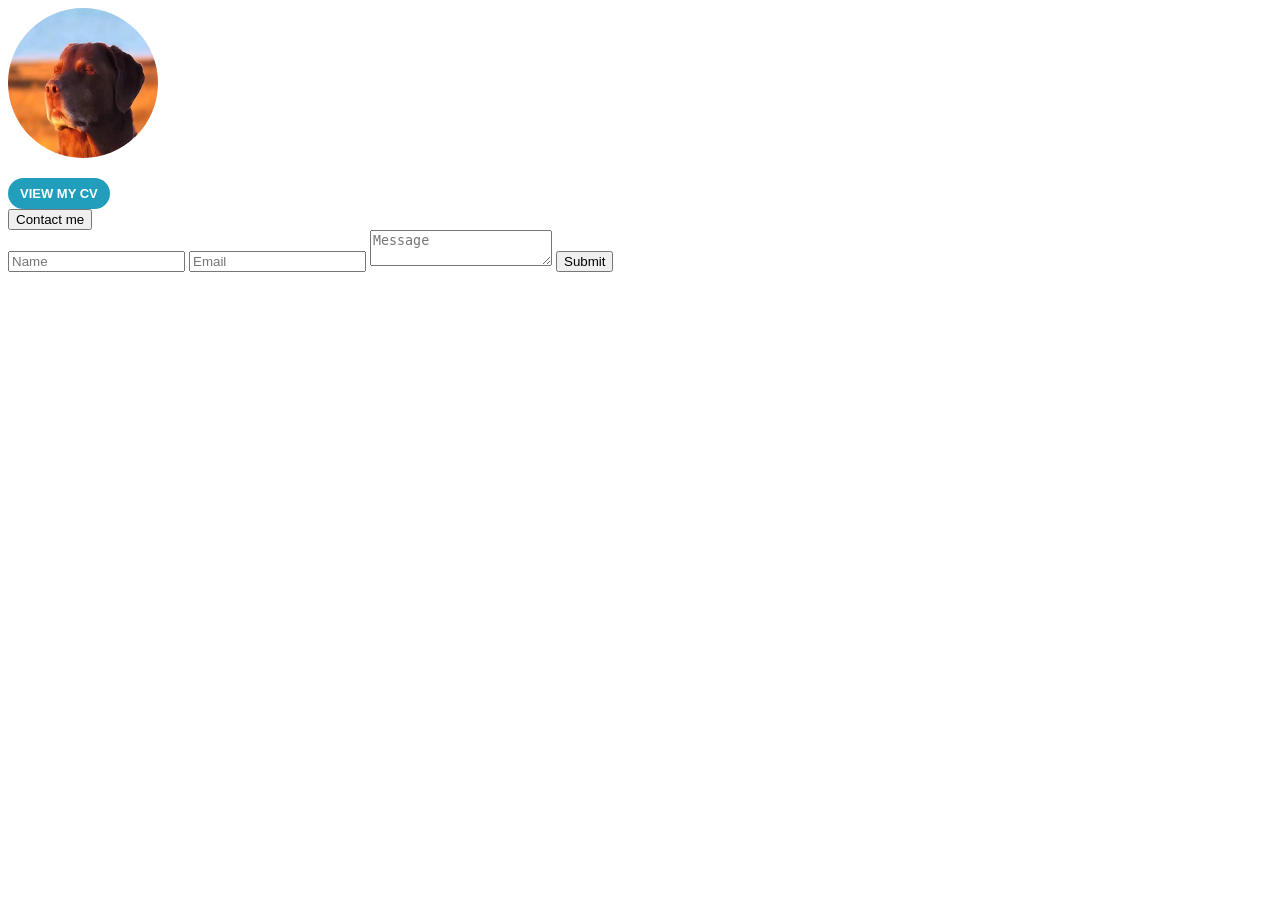
==== index.html @ 1d7b12b8 "backup before dual boot" ====
<!DOCTYPE html>
<html lang="en">
<head>
    <meta charset="UTF-8">
    <meta name="viewport" content="width=device-width, initial-scale=1.0">
    <title>Document</title>
    <link rel="stylesheet" href="style.css">
</head>
<body>
    <section>
        <div class="profile-img-container">
            <img class="profile-img" src="dog3.jpeg" width="150" height="150" alt="Image">
        </div>
        <button id="cv-btn">VIEW MY CV</button>
    </section>

    <!-- <section>
        <h1>About Me</h1>
        <p>Lorem ipsum dolor sit amet, consectetur adipiscing elit. Integer ante eros, luctus luctus lorem at, dapibus rutrum urna. Fusce at dui in dui dapibus vehicula. Vivamus magna mi, bibendum ut convallis vitae, porttitor in sem. Nam id cursus mi. Morbi id pellentesque risus. Phasellus sed ante ac leo rhoncus tempus et id tellus. Vestibulum tincidunt venenatis justo vel interdum. Ut quis condimentum elit. Integer semper, ante eget sodales ultrices, tortor urna faucibus massa, id mollis nunc ipsum et purus. Duis quis lacinia erat. Praesent condimentum non sem nec volutpat. Phasellus hendrerit neque eget mollis varius. In at odio sit amet nisi lobortis sollicitudin et at quam.</p>
    </section> -->

    <section>
        <div>
            <button id="contact-btn">Contact me</button>
        </div>
    </section>

    <section>
        <form>
            <input type="text" name="name" placeholder="Name">
            <input type="email" name="email" placeholder="Email">
            <textarea name="message" placeholder="Message"></textarea>
            <button type="submit">Submit</button>
        </form>
    </section>
</body>
</html>
---- style.css ----
#cv-btn {
    background-color: #219EBC;
    border:#219EBC;
    border-radius: 20px;
    padding: 8px 12px;
    color: white;
    font-size: 13px;
    font-weight: bold;
    cursor: pointer;
    font-family: Arial, sans-serif;
}

.profile-img-container {
    width: 150px;
    height: 150px;
    border: none;
    border-radius: 50%;
    object-fit: cover;
    margin-bottom: 20px;
}

.profile-img {
    width: 100%;
    height: 100%;
    border-radius: 50%;
    object-fit: outline;
}
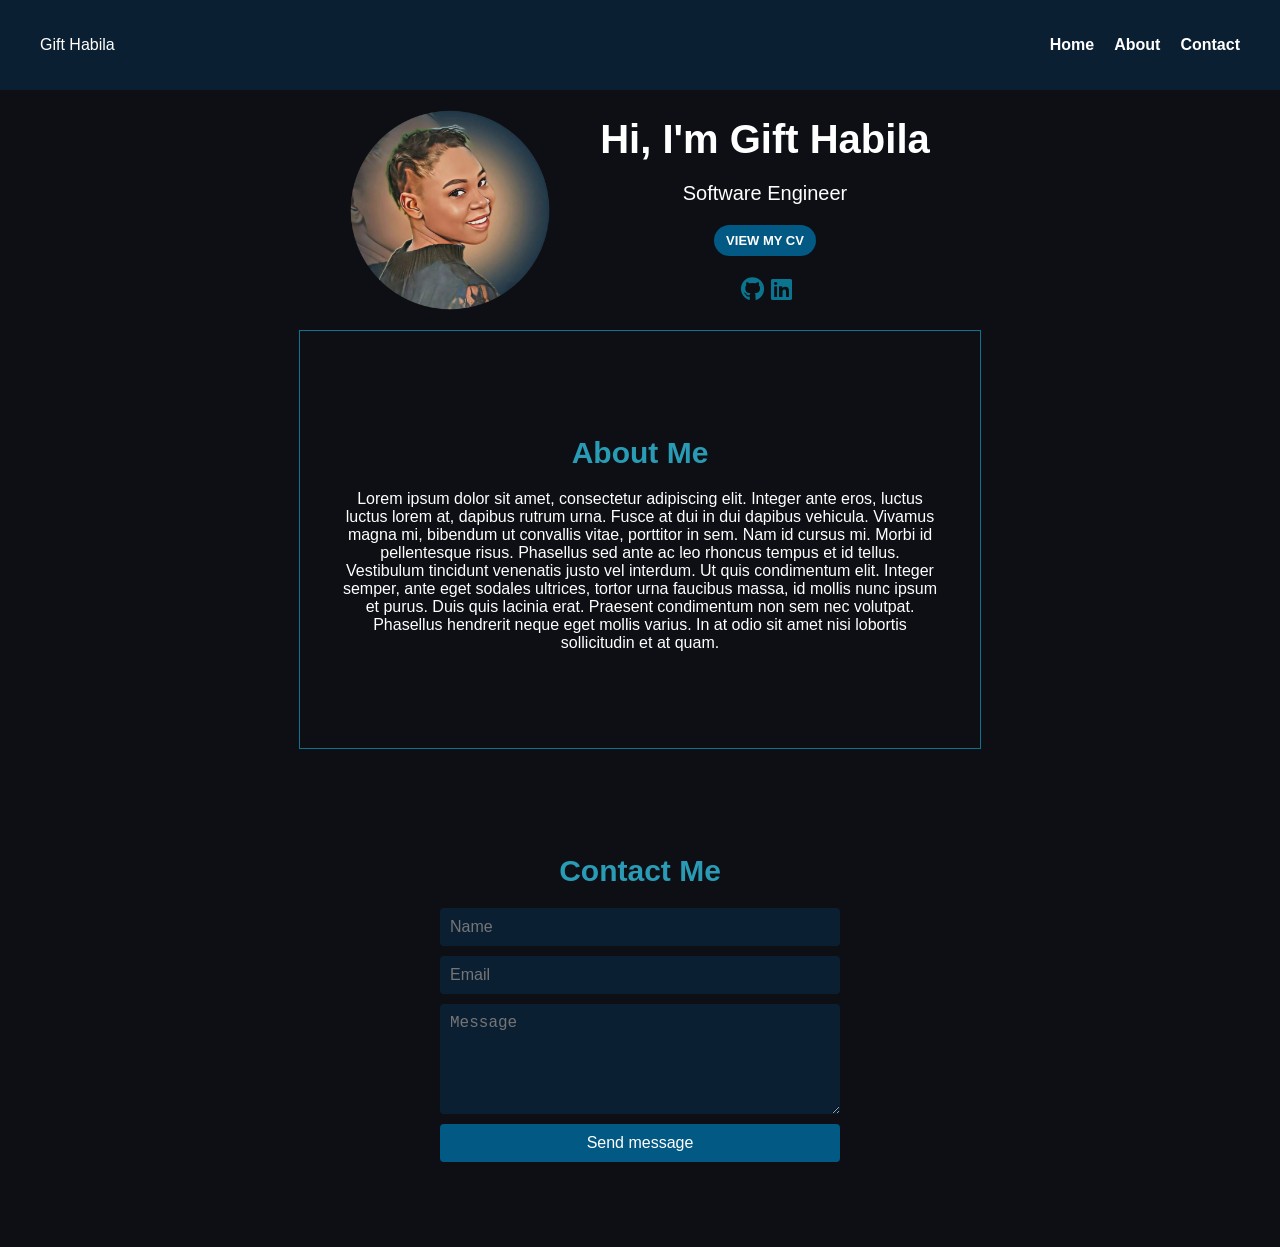
==== commit d5965efa: "Made some twicks, fixed cv button" ====
--- a/index.html
+++ b/index.html
@@ -3,35 +3,55 @@
 <head>
     <meta charset="UTF-8">
     <meta name="viewport" content="width=device-width, initial-scale=1.0">
-    <title>Document</title>
+    <title>My Portfolio</title>
     <link rel="stylesheet" href="style.css">
+    <link rel="stylesheet" href="https://cdnjs.cloudflare.com/ajax/libs/font-awesome/5.15.4/css/all.min.css">
 </head>
+
 <body>
-    <section>
+    <nav>
+        <div class="name">Gift Habila</div>
+        <ul class="nav-links">
+            <li><a href="#home">Home</a></li>
+            <li><a href="#about">About</a></li>
+            <li><a href="#contact">Contact</a></li>
+        </ul>
+    </nav>
+    
+    <header id="home">
         <div class="profile-img-container">
-            <img class="profile-img" src="dog3.jpeg" width="150" height="150" alt="Image">
+            <img class="profile-img" src="profile.jpg" width="150" height="150" alt="Image">
         </div>
-        <button id="cv-btn">VIEW MY CV</button>
+        <div class="header-content">
+            <h1>Hi, I'm Gift Habila</h1>
+            <p>Software Engineer</p>
+            <button id="cv-btn">VIEW MY CV</button>
+            <div class="social-icons">
+                <a href="https://github.com/skipperhk" target="_blank"><i class="fab fa-github"></i></a>
+                <a href="https://www.linkedin.com/in/gift-habila-97b1a9350" target="_blank"><i class="fab fa-linkedin"></i></a>
+            </div>
+        </div>
+    </header>
+
+    <section class="about">
+        <h2>About Me</h2>
+        <p>Lorem ipsum dolor sit amet, consectetur adipiscing elit. Integer ante eros, luctus luctus lorem at, dapibus rutrum urna. Fusce at dui in dui dapibus vehicula. Vivamus magna mi, bibendum ut convallis vitae, porttitor in sem. Nam id cursus mi. Morbi id pellentesque risus. Phasellus sed ante ac leo rhoncus tempus et id tellus. Vestibulum tincidunt venenatis justo vel interdum. Ut quis condimentum elit. Integer semper, ante eget sodales ultrices, tortor urna faucibus massa, id mollis nunc ipsum et purus. Duis quis lacinia erat. Praesent condimentum non sem nec volutpat. Phasellus hendrerit neque eget mollis varius. In at odio sit amet nisi lobortis sollicitudin et at quam.
+        <!-- I'm a Software Engineering student who loves building things from scratch,
+        from web apps to productivity tools. When I'm not coding or debugging, 
+        I'm creating Notion templates and sharing dev content online. 
+        Always learning, always shipping. -->
+        </p>
     </section>
 
-    <!-- <section>
-        <h1>About Me</h1>
-        <p>Lorem ipsum dolor sit amet, consectetur adipiscing elit. Integer ante eros, luctus luctus lorem at, dapibus rutrum urna. Fusce at dui in dui dapibus vehicula. Vivamus magna mi, bibendum ut convallis vitae, porttitor in sem. Nam id cursus mi. Morbi id pellentesque risus. Phasellus sed ante ac leo rhoncus tempus et id tellus. Vestibulum tincidunt venenatis justo vel interdum. Ut quis condimentum elit. Integer semper, ante eget sodales ultrices, tortor urna faucibus massa, id mollis nunc ipsum et purus. Duis quis lacinia erat. Praesent condimentum non sem nec volutpat. Phasellus hendrerit neque eget mollis varius. In at odio sit amet nisi lobortis sollicitudin et at quam.</p>
-    </section> -->
-
-    <section>
-        <div>
-            <button id="contact-btn">Contact me</button>
-        </div>
-    </section>
-
-    <section>
-        <form>
-            <input type="text" name="name" placeholder="Name">
-            <input type="email" name="email" placeholder="Email">
-            <textarea name="message" placeholder="Message"></textarea>
-            <button type="submit">Submit</button>
+    <section class="contact">
+        <h2>Contact Me</h2>
+        <form class="form">
+            <input type="text" placeholder="Name">
+            <input type="email" placeholder="Email">
+            <textarea placeholder="Message" rows="5"></textarea>
+            <button type="submit">Send message</button>
         </form>
     </section>
+    <script src="index.js"></script>
 </body>
 </html>
--- a/style.css
+++ b/style.css
@@ -1,27 +1,147 @@
-#cv-btn {
-    background-color: #219EBC;
-    border:#219EBC;
-    border-radius: 20px;
-    padding: 8px 12px;
+body {
+    font-family: Arial, sans-serif;
+    margin: 0;
+    padding: 0;
+    background-color: #0d0f14;
+    color:white;
+    box-sizing: border-box;
+}
+
+nav {
+    display: flex;
+    justify-content: space-between;
+    align-items: center;
+    padding: 20px 40px;
+    background-color: #0b1f33;
+}
+
+.nav-links {
+    list-style: none;
+    display: flex;
+    gap: 20px;
+}
+
+.nav-links a {
+    text-decoration: none;
     color: white;
-    font-size: 13px;
     font-weight: bold;
-    cursor: pointer;
-    font-family: Arial, sans-serif;
+}
+
+#home {
+    justify-content: center;
+    display: flex;
+    align-items: center;
+    padding: 20px 30px;
+    text-align: center;
 }
 
 .profile-img-container {
-    width: 150px;
-    height: 150px;
-    border: none;
+    width: 200px;
+    height: 200px;
+    overflow: hidden;
     border-radius: 50%;
-    object-fit: cover;
-    margin-bottom: 20px;
+    margin-right: 50px;
 }
 
 .profile-img {
     width: 100%;
     height: 100%;
     border-radius: 50%;
-    object-fit: outline;
-}+}
+
+h1 {
+    font-size: 40px;
+    margin: 0;
+}
+
+.header-content p {
+    font-size: 20px;
+    margin-bottom: 20px;
+}
+
+#cv-btn {
+    background-color: #025984;
+    border-radius: 20px;
+    border: none;
+    padding: 8px 12px;
+    color: white;
+    font-size: 13px;
+    font-weight: bold;
+    text-decoration: none;
+    cursor: pointer;
+    font-family: Arial, sans-serif;
+}
+#cv-btn:hover {
+    background-color: #025984;
+}
+
+.social-icons {
+    text-align: center;
+    /* display: flex; */
+    gap: 15px;
+    margin-top: 20px;
+    margin-left: 3px;
+    font-size: 24px;
+}
+.social-icons i {
+    color: #0b7590;
+    text-decoration: none;
+}
+.social-icons a:hover i {
+    color: #025984;
+}
+
+.about {
+    margin: 0 auto;
+    max-width: 600px;
+    padding: 80px 40px;
+    border: 1px solid #0b7590;
+    text-align: center;
+    background-color: #0d0f14;
+}
+
+.about h2 {
+    font-size: 30px;
+    margin-bottom: 20px;
+    color: #2a9bb5;
+}
+
+.contact {
+    padding: 80px 40px;
+    text-align: center;
+    border-radius: 8px;
+    background-color: #0d0f14;
+}
+
+.contact h2 {
+    font-size: 30px;
+    margin-bottom: 20px;
+    color: #2a9bb5;
+}
+
+.form {
+    display: flex;
+    flex-direction: column;
+    gap: 10px;
+    max-width: 400px;
+    margin: 0 auto;
+}
+
+.form input, .form textarea {
+    padding: 10px;
+    border-radius: 4px;
+    border: none;
+    background-color: #0b1f33;
+    color: white;
+    font-size: 16px;
+}
+
+.form button {
+    padding: 10px;
+    border-radius: 4px;
+    border: none;
+    background-color: #025984;
+    color: white;
+    font-size: 16px;
+    cursor: pointer;
+}
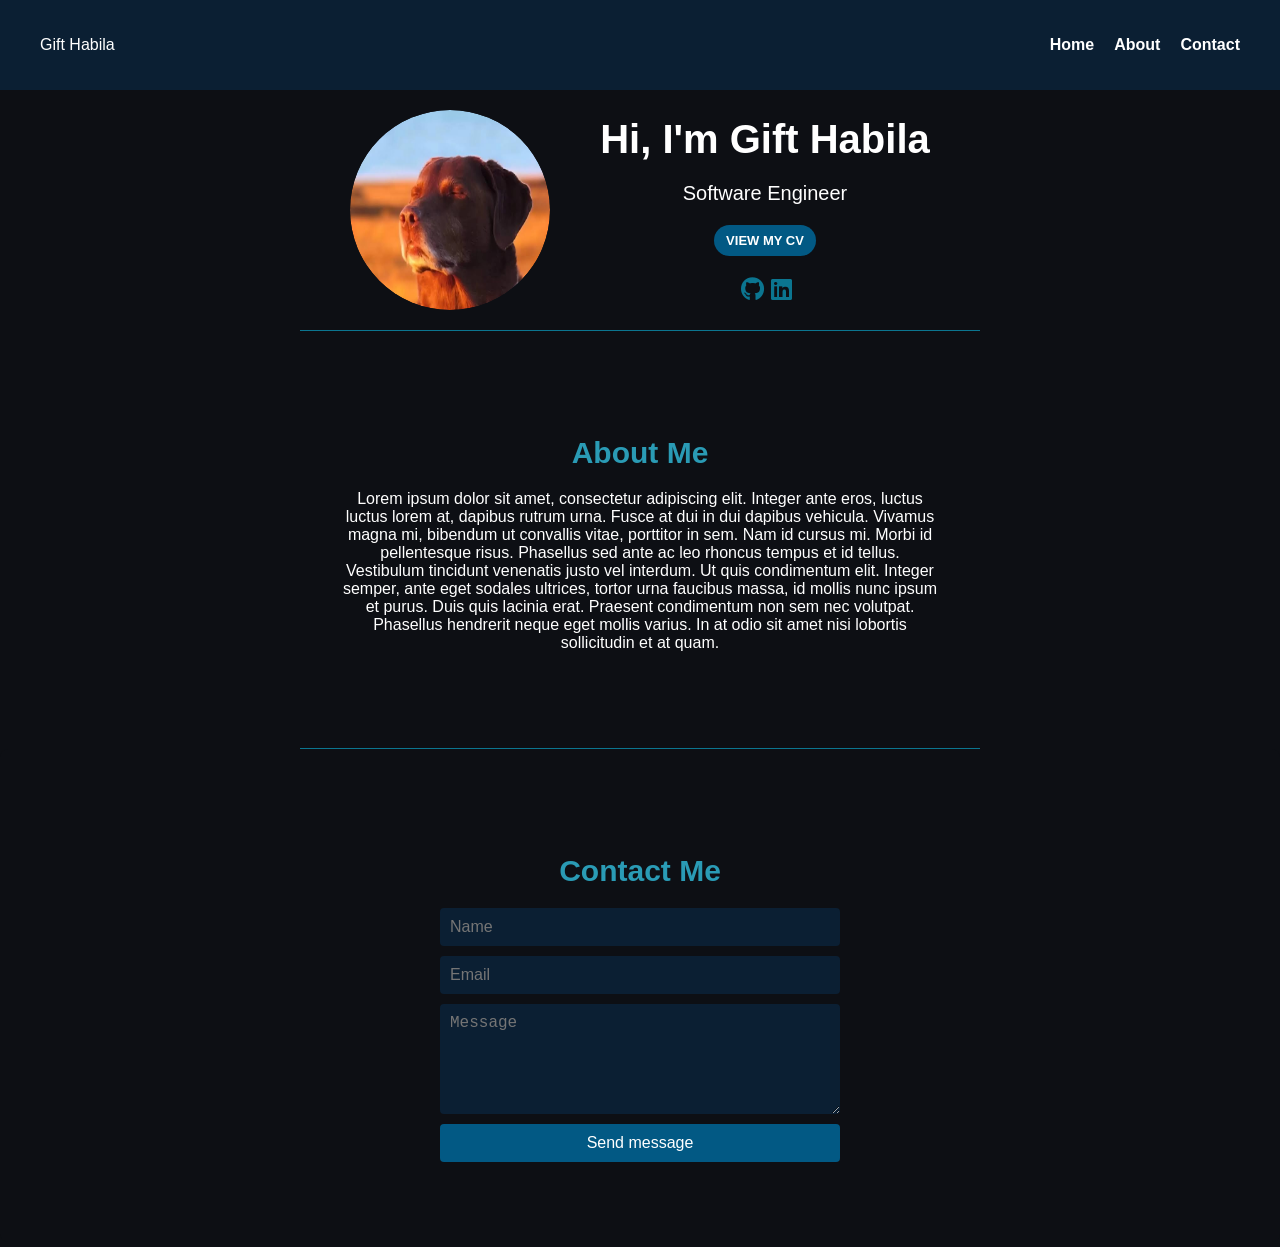
==== commit 9c833d0d: "changed border style" ====
--- a/index.html
+++ b/index.html
@@ -20,7 +20,7 @@
     
     <header id="home">
         <div class="profile-img-container">
-            <img class="profile-img" src="profile.jpg" width="150" height="150" alt="Image">
+            <img class="profile-img" src="dog3.jpeg" width="150" height="150" alt="Image">
         </div>
         <div class="header-content">
             <h1>Hi, I'm Gift Habila</h1>
--- a/style.css
+++ b/style.css
@@ -95,7 +95,8 @@
     margin: 0 auto;
     max-width: 600px;
     padding: 80px 40px;
-    border: 1px solid #0b7590;
+    border-top: 1px solid #0b7590;
+    border-bottom: 1px solid #0b7590;
     text-align: center;
     background-color: #0d0f14;
 }
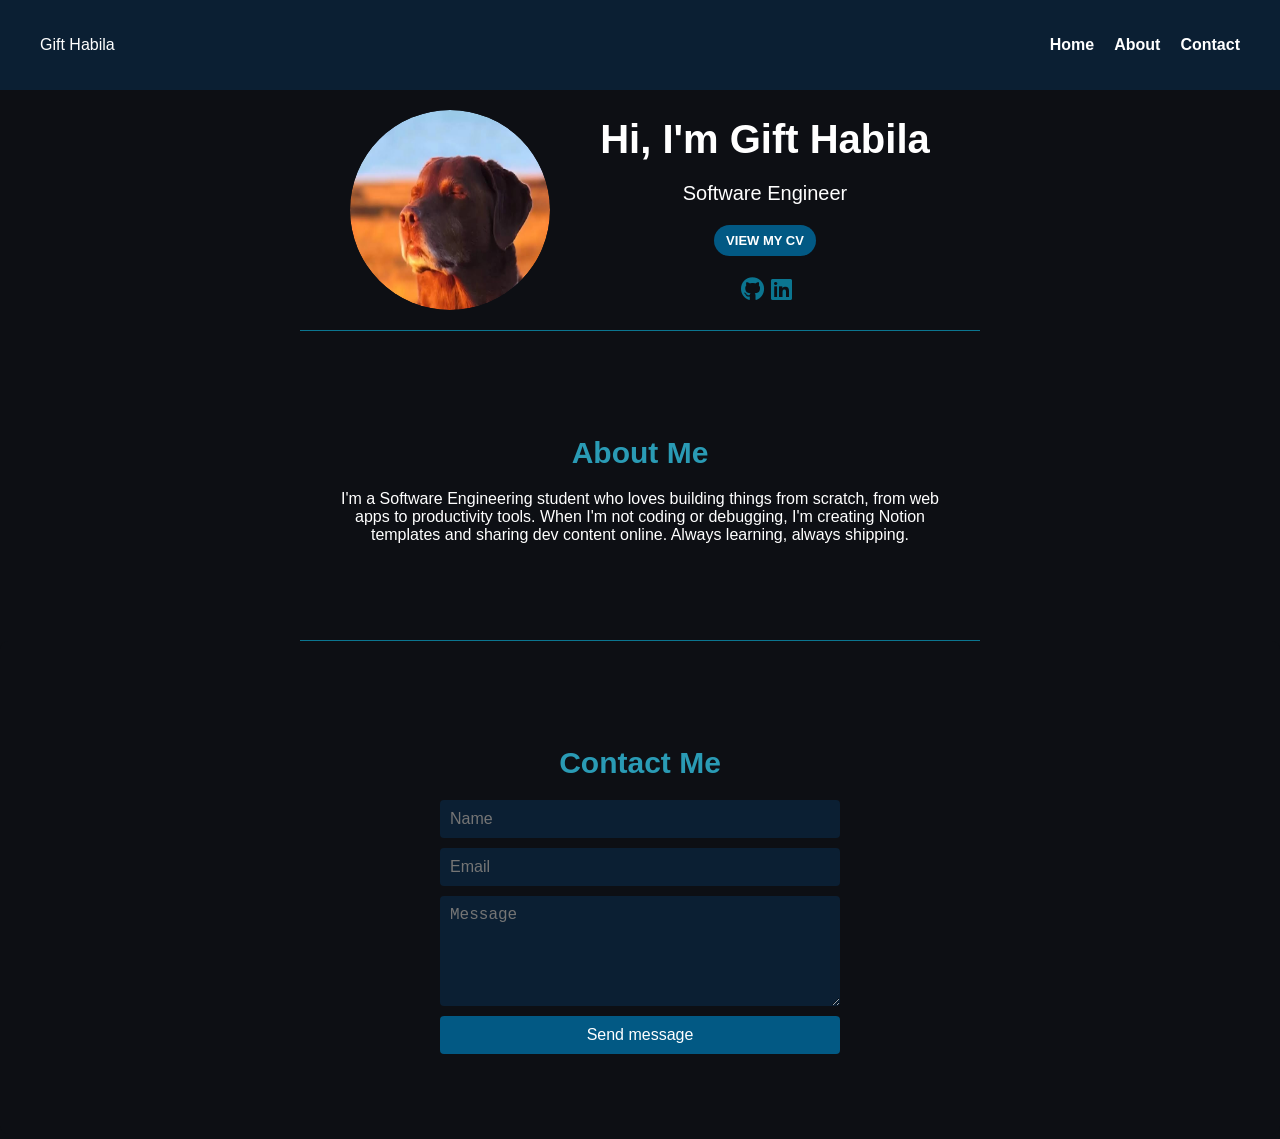
==== commit 299b54d3: "Revise 'About Me' section in index.html Updated the 'About Me' section to include personal informati" ====
--- a/index.html
+++ b/index.html
@@ -35,11 +35,11 @@
 
     <section class="about">
         <h2>About Me</h2>
-        <p>Lorem ipsum dolor sit amet, consectetur adipiscing elit. Integer ante eros, luctus luctus lorem at, dapibus rutrum urna. Fusce at dui in dui dapibus vehicula. Vivamus magna mi, bibendum ut convallis vitae, porttitor in sem. Nam id cursus mi. Morbi id pellentesque risus. Phasellus sed ante ac leo rhoncus tempus et id tellus. Vestibulum tincidunt venenatis justo vel interdum. Ut quis condimentum elit. Integer semper, ante eget sodales ultrices, tortor urna faucibus massa, id mollis nunc ipsum et purus. Duis quis lacinia erat. Praesent condimentum non sem nec volutpat. Phasellus hendrerit neque eget mollis varius. In at odio sit amet nisi lobortis sollicitudin et at quam.
-        <!-- I'm a Software Engineering student who loves building things from scratch,
+        <p><!--Lorem ipsum dolor sit amet, consectetur adipiscing elit. Integer ante eros, luctus luctus lorem at, dapibus rutrum urna. Fusce at dui in dui dapibus vehicula. Vivamus magna mi, bibendum ut convallis vitae, porttitor in sem. Nam id cursus mi. Morbi id pellentesque risus. Phasellus sed ante ac leo rhoncus tempus et id tellus. Vestibulum tincidunt venenatis justo vel interdum. Ut quis condimentum elit. Integer semper, ante eget sodales ultrices, tortor urna faucibus massa, id mollis nunc ipsum et purus. Duis quis lacinia erat. Praesent condimentum non sem nec volutpat. Phasellus hendrerit neque eget mollis varius. In at odio sit amet nisi lobortis sollicitudin et at quam.-->
+        I'm a Software Engineering student who loves building things from scratch,
         from web apps to productivity tools. When I'm not coding or debugging, 
         I'm creating Notion templates and sharing dev content online. 
-        Always learning, always shipping. -->
+        Always learning, always shipping.
         </p>
     </section>
 
@@ -54,4 +54,4 @@
     </section>
     <script src="index.js"></script>
 </body>
-</html>+</html>
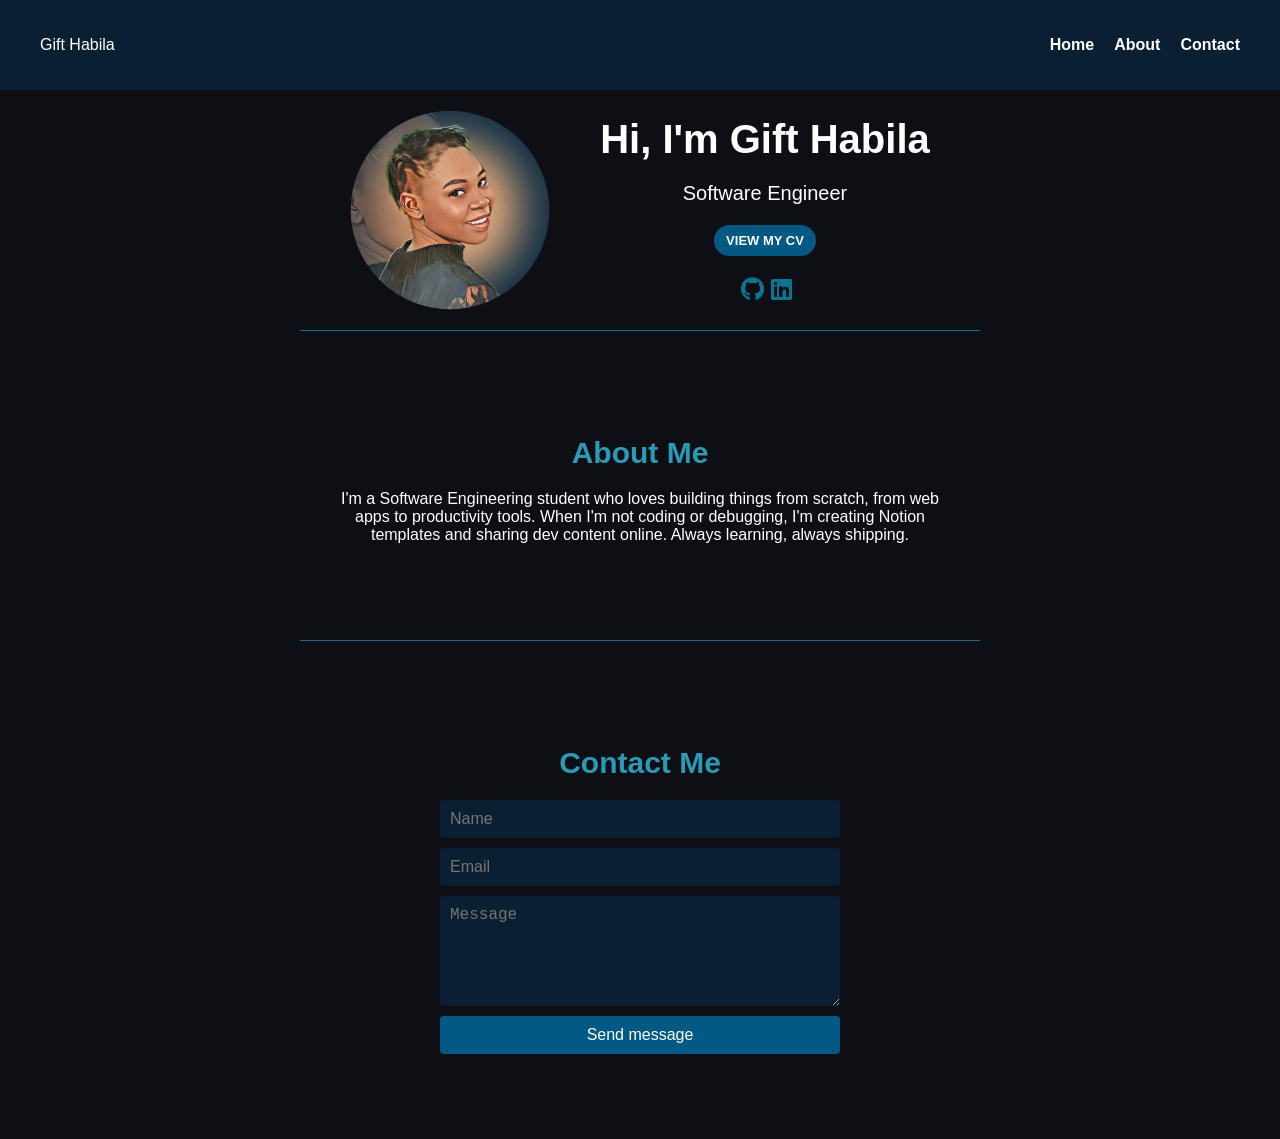
==== commit abf7cc1f: "Update profile image in index.html" ====
--- a/index.html
+++ b/index.html
@@ -20,7 +20,7 @@
     
     <header id="home">
         <div class="profile-img-container">
-            <img class="profile-img" src="dog3.jpeg" width="150" height="150" alt="Image">
+            <img class="profile-img" src="profile2.jpg" width="150" height="150" alt="Image">
         </div>
         <div class="header-content">
             <h1>Hi, I'm Gift Habila</h1>
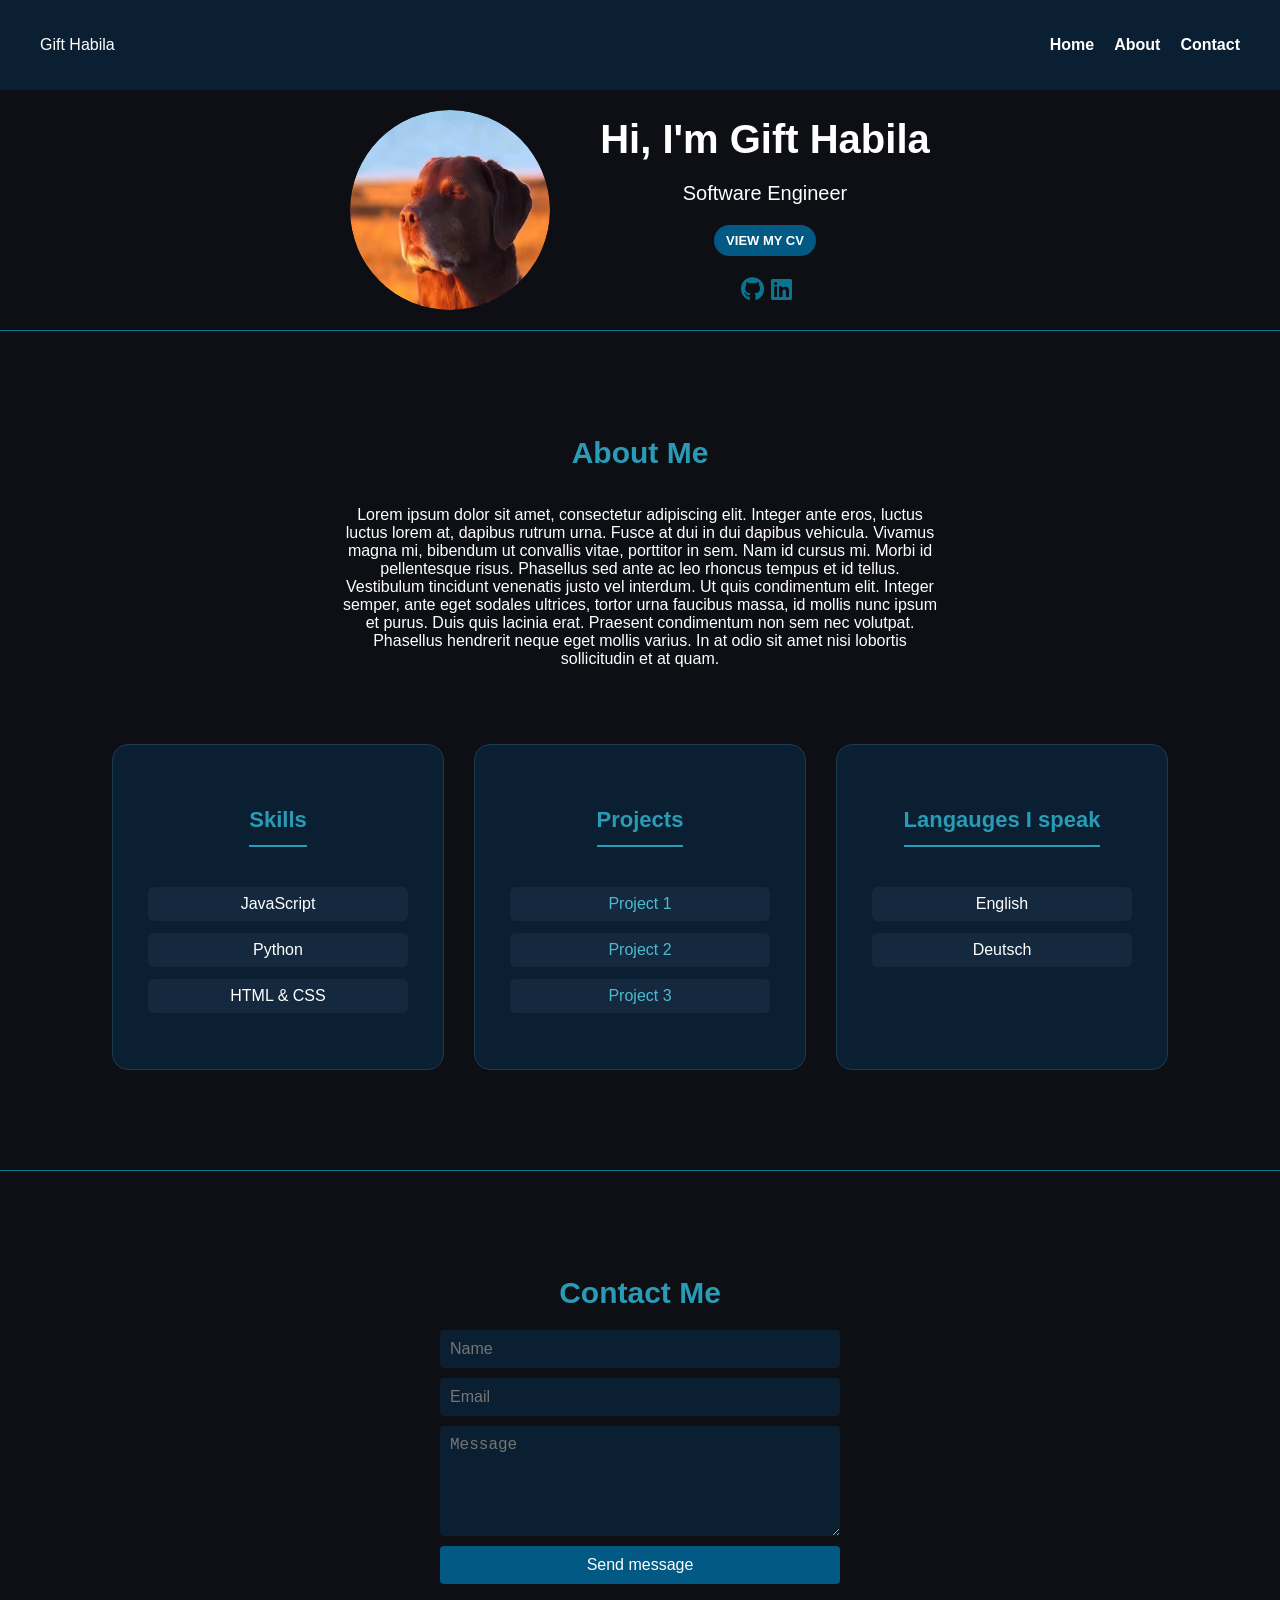
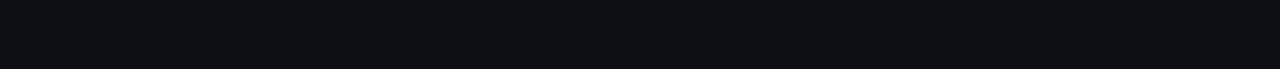
==== commit 1a34e63a: "added skills, projects and languages cards" ====
--- a/index.html
+++ b/index.html
@@ -20,7 +20,7 @@
     
     <header id="home">
         <div class="profile-img-container">
-            <img class="profile-img" src="profile2.jpg" width="150" height="150" alt="Image">
+            <img class="profile-img" src="dog3.jpeg" width="150" height="150" alt="Image">
         </div>
         <div class="header-content">
             <h1>Hi, I'm Gift Habila</h1>
@@ -35,12 +35,38 @@
 
     <section class="about">
         <h2>About Me</h2>
-        <p><!--Lorem ipsum dolor sit amet, consectetur adipiscing elit. Integer ante eros, luctus luctus lorem at, dapibus rutrum urna. Fusce at dui in dui dapibus vehicula. Vivamus magna mi, bibendum ut convallis vitae, porttitor in sem. Nam id cursus mi. Morbi id pellentesque risus. Phasellus sed ante ac leo rhoncus tempus et id tellus. Vestibulum tincidunt venenatis justo vel interdum. Ut quis condimentum elit. Integer semper, ante eget sodales ultrices, tortor urna faucibus massa, id mollis nunc ipsum et purus. Duis quis lacinia erat. Praesent condimentum non sem nec volutpat. Phasellus hendrerit neque eget mollis varius. In at odio sit amet nisi lobortis sollicitudin et at quam.-->
-        I'm a Software Engineering student who loves building things from scratch,
+        <p>Lorem ipsum dolor sit amet, consectetur adipiscing elit. Integer ante eros, luctus luctus lorem at, dapibus rutrum urna. Fusce at dui in dui dapibus vehicula. Vivamus magna mi, bibendum ut convallis vitae, porttitor in sem. Nam id cursus mi. Morbi id pellentesque risus. Phasellus sed ante ac leo rhoncus tempus et id tellus. Vestibulum tincidunt venenatis justo vel interdum. Ut quis condimentum elit. Integer semper, ante eget sodales ultrices, tortor urna faucibus massa, id mollis nunc ipsum et purus. Duis quis lacinia erat. Praesent condimentum non sem nec volutpat. Phasellus hendrerit neque eget mollis varius. In at odio sit amet nisi lobortis sollicitudin et at quam.
+        <!-- I'm a Software Engineering student who loves building things from scratch,
         from web apps to productivity tools. When I'm not coding or debugging, 
         I'm creating Notion templates and sharing dev content online. 
-        Always learning, always shipping.
+        Always learning, always shipping. -->
         </p>
+        <div class="cards">
+            <card class="skills">
+                <h3>Skills</h3>
+                <ul>
+                    <li>JavaScript</li>
+                    <li>Python</li>
+                    <li>HTML & CSS</li>
+                </ul>
+            </card>
+        
+            <card class="projects">
+                <h3>Projects</h3>
+                <ul>
+                    <li><a href="peoplecount.html">Project 1</a></li>
+                    <li><a href="cal.html">Project 2</a></li>
+                    <li><a href="unitcon.html">Project 3</a></li>
+                </ul>
+            </card>
+            <card class="lang">
+                <h3>Langauges I speak</h3>
+                <ul>
+                    <li>English</li>
+                    <li>Deutsch</li>
+                </ul>
+            </card>
+        </div>
     </section>
 
     <section class="contact">
@@ -54,4 +80,4 @@
     </section>
     <script src="index.js"></script>
 </body>
-</html>
+</html>
--- a/style.css
+++ b/style.css
@@ -1,6 +1,7 @@
 body {
+    height: auto;
     font-family: Arial, sans-serif;
-    margin: 0;
+    margin: auto;
     padding: 0;
     background-color: #0d0f14;
     color:white;
@@ -92,13 +93,21 @@
 }
 
 .about {
+    display: flex;
+    flex-direction: column;
+    justify-content: center;
+    align-items: center;
     margin: 0 auto;
-    max-width: 600px;
+    max-width: auto;
     padding: 80px 40px;
     border-top: 1px solid #0b7590;
     border-bottom: 1px solid #0b7590;
     text-align: center;
     background-color: #0d0f14;
+}
+
+.about p {
+    max-width: 600px;
 }
 
 .about h2 {
@@ -146,3 +155,64 @@
     font-size: 16px;
     cursor: pointer;
 }
+
+.cards {
+    display: flex;
+    gap: 30px;
+    margin-top: 40px;
+    padding: 20px;
+    justify-content: center;
+    border: none;
+}
+
+.skills, .projects, .lang {
+    background-color: #0b1f33;
+    border: 1px solid #1a3a52;
+    border-radius: 16px;
+    padding: 40px 35px;
+    width: 260px;
+    text-align: center;
+}
+
+.skills:hover, .projects:hover, .lang:hover {
+    transform: translateY(-6px);
+    border-color: #2a9bb5;
+}
+
+.skills h3, .projects h3, .lang h3{
+    font-size: 22px;
+    color: #2a9bb5;
+    margin-bottom: 24px;
+    padding-bottom: 12px;
+    border-bottom: 2px solid #2a9bb5;
+    display: inline-block;
+}
+
+.skills ul, .projects ul, .lang ul {
+    list-style: none;
+    padding: 0;
+    display: flex;
+    flex-direction: column;
+    gap: 12px;
+}
+
+.skills li, .projects li, .lang li {
+    color: white;
+    font-size: 16px;
+    background-color: #14293d;
+    padding: 8px 0;
+    border-radius: 6px;
+}
+
+.projects li a {
+    color: #4fb8d1;
+    text-decoration: none;
+    font-size: 16px;
+    font-weight: 500;
+    transition: color 0.2s ease;
+}
+
+.projects li a:hover {
+    color: #2a9bb5;
+    text-decoration: underline;
+}
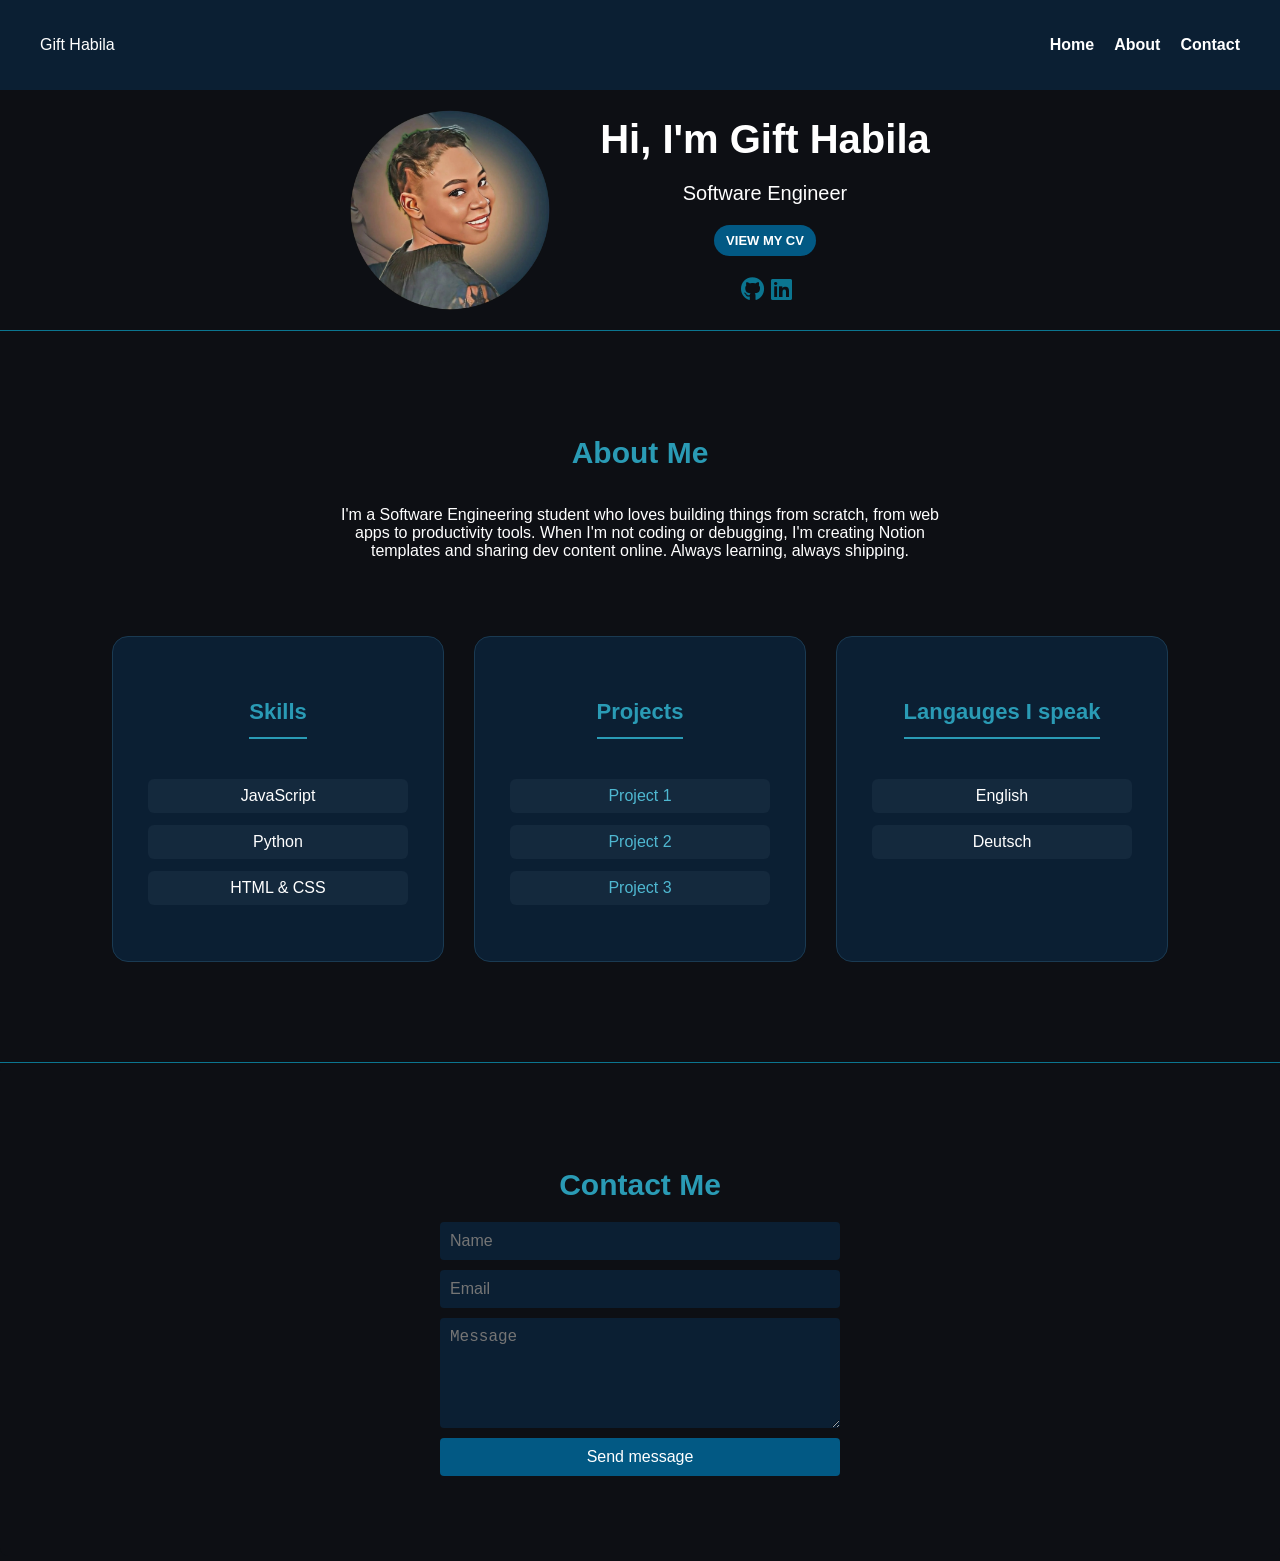
==== commit 4ede7c84: "Merge branch 'main' of https://github.com/skipperhk/portfolio" ====
--- a/index.html
+++ b/index.html
@@ -20,7 +20,7 @@
     
     <header id="home">
         <div class="profile-img-container">
-            <img class="profile-img" src="dog3.jpeg" width="150" height="150" alt="Image">
+            <img class="profile-img" src="profile2.jpg" width="150" height="150" alt="Image">
         </div>
         <div class="header-content">
             <h1>Hi, I'm Gift Habila</h1>
@@ -35,11 +35,11 @@
 
     <section class="about">
         <h2>About Me</h2>
-        <p>Lorem ipsum dolor sit amet, consectetur adipiscing elit. Integer ante eros, luctus luctus lorem at, dapibus rutrum urna. Fusce at dui in dui dapibus vehicula. Vivamus magna mi, bibendum ut convallis vitae, porttitor in sem. Nam id cursus mi. Morbi id pellentesque risus. Phasellus sed ante ac leo rhoncus tempus et id tellus. Vestibulum tincidunt venenatis justo vel interdum. Ut quis condimentum elit. Integer semper, ante eget sodales ultrices, tortor urna faucibus massa, id mollis nunc ipsum et purus. Duis quis lacinia erat. Praesent condimentum non sem nec volutpat. Phasellus hendrerit neque eget mollis varius. In at odio sit amet nisi lobortis sollicitudin et at quam.
-        <!-- I'm a Software Engineering student who loves building things from scratch,
+        <p><!--Lorem ipsum dolor sit amet, consectetur adipiscing elit. Integer ante eros, luctus luctus lorem at, dapibus rutrum urna. Fusce at dui in dui dapibus vehicula. Vivamus magna mi, bibendum ut convallis vitae, porttitor in sem. Nam id cursus mi. Morbi id pellentesque risus. Phasellus sed ante ac leo rhoncus tempus et id tellus. Vestibulum tincidunt venenatis justo vel interdum. Ut quis condimentum elit. Integer semper, ante eget sodales ultrices, tortor urna faucibus massa, id mollis nunc ipsum et purus. Duis quis lacinia erat. Praesent condimentum non sem nec volutpat. Phasellus hendrerit neque eget mollis varius. In at odio sit amet nisi lobortis sollicitudin et at quam.-->
+        I'm a Software Engineering student who loves building things from scratch,
         from web apps to productivity tools. When I'm not coding or debugging, 
         I'm creating Notion templates and sharing dev content online. 
-        Always learning, always shipping. -->
+        Always learning, always shipping.
         </p>
         <div class="cards">
             <card class="skills">
@@ -80,4 +80,4 @@
     </section>
     <script src="index.js"></script>
 </body>
-</html>+</html>
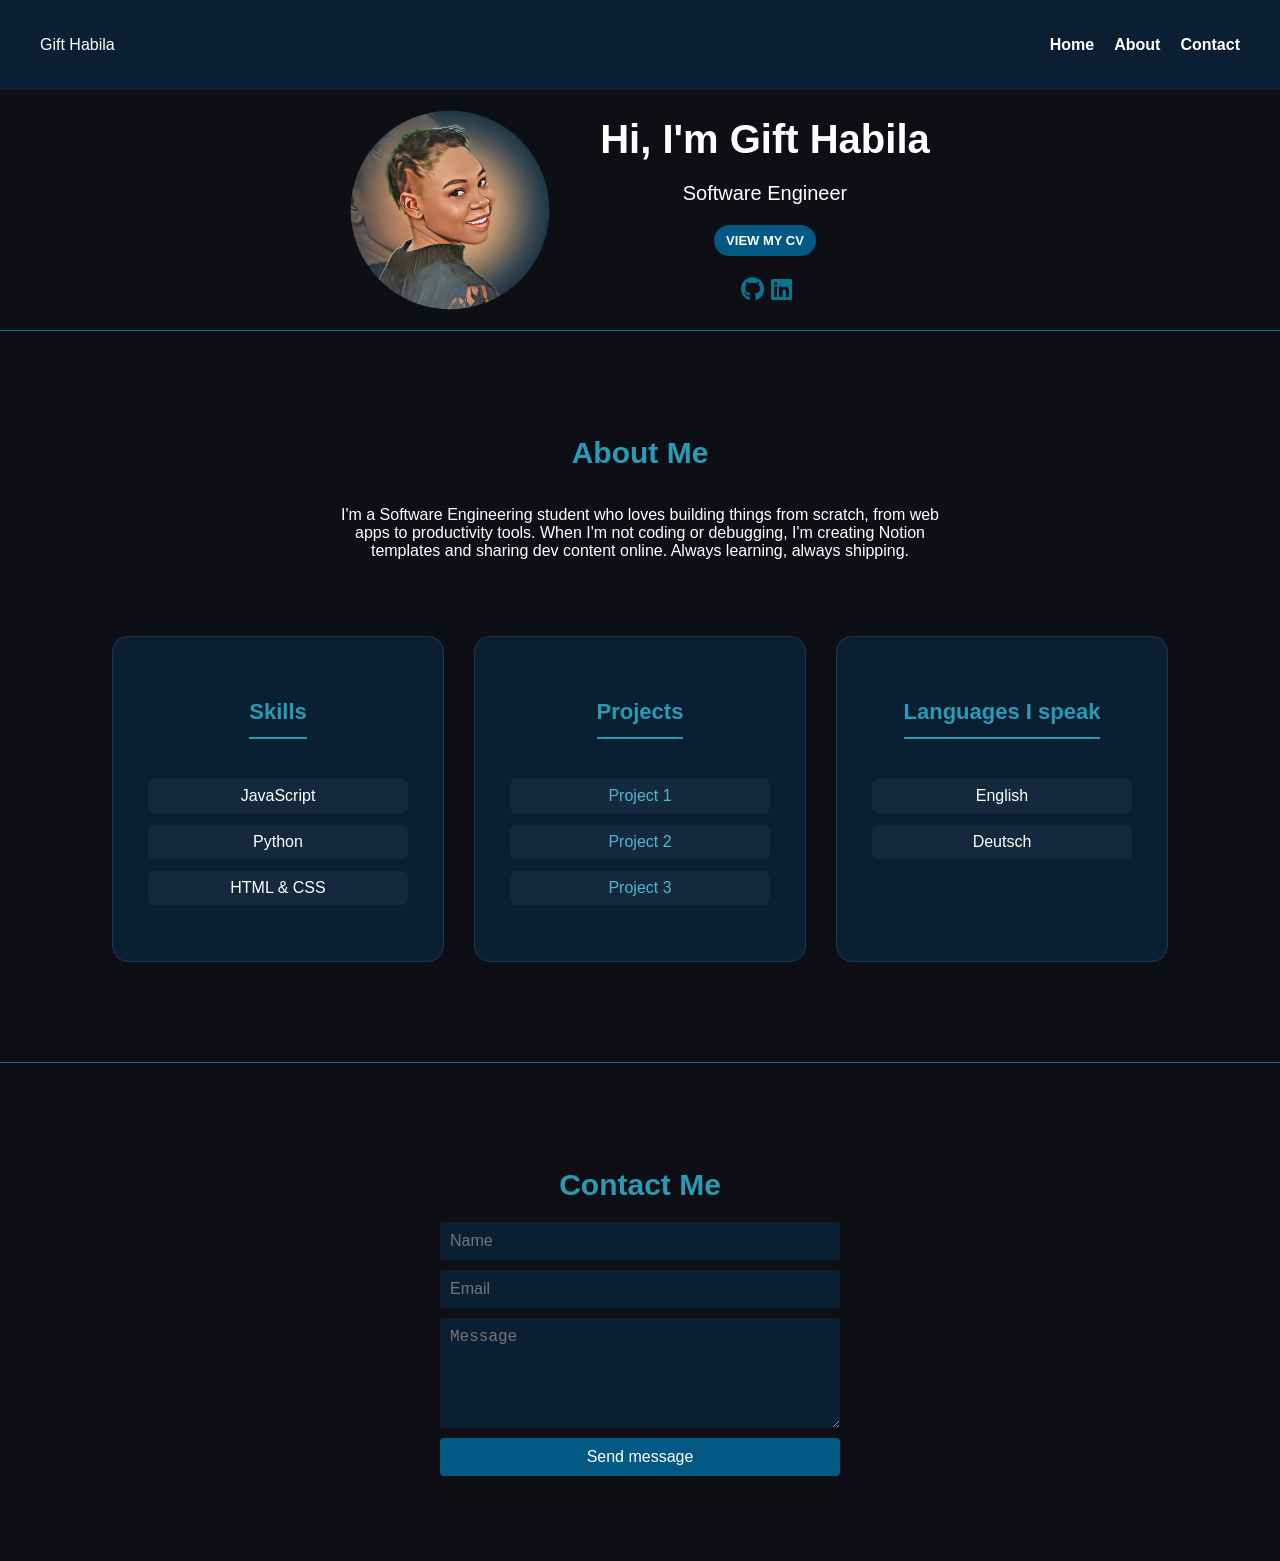
==== commit 0e573064: "added projects" ====
--- a/index.html
+++ b/index.html
@@ -54,13 +54,13 @@
             <card class="projects">
                 <h3>Projects</h3>
                 <ul>
-                    <li><a href="peoplecount.html">Project 1</a></li>
-                    <li><a href="cal.html">Project 2</a></li>
-                    <li><a href="unitcon.html">Project 3</a></li>
+                    <li><a href="https://skipperhk.github.io/people-counter/">Project 1</a></li>
+                    <li><a href="https://skipperhk.github.io/calculator/">Project 2</a></li>
+                    <li><a href="https://skipperhk.github.io/unit_converter/">Project 3</a></li>
                 </ul>
             </card>
             <card class="lang">
-                <h3>Langauges I speak</h3>
+                <h3>Languages I speak</h3>
                 <ul>
                     <li>English</li>
                     <li>Deutsch</li>
